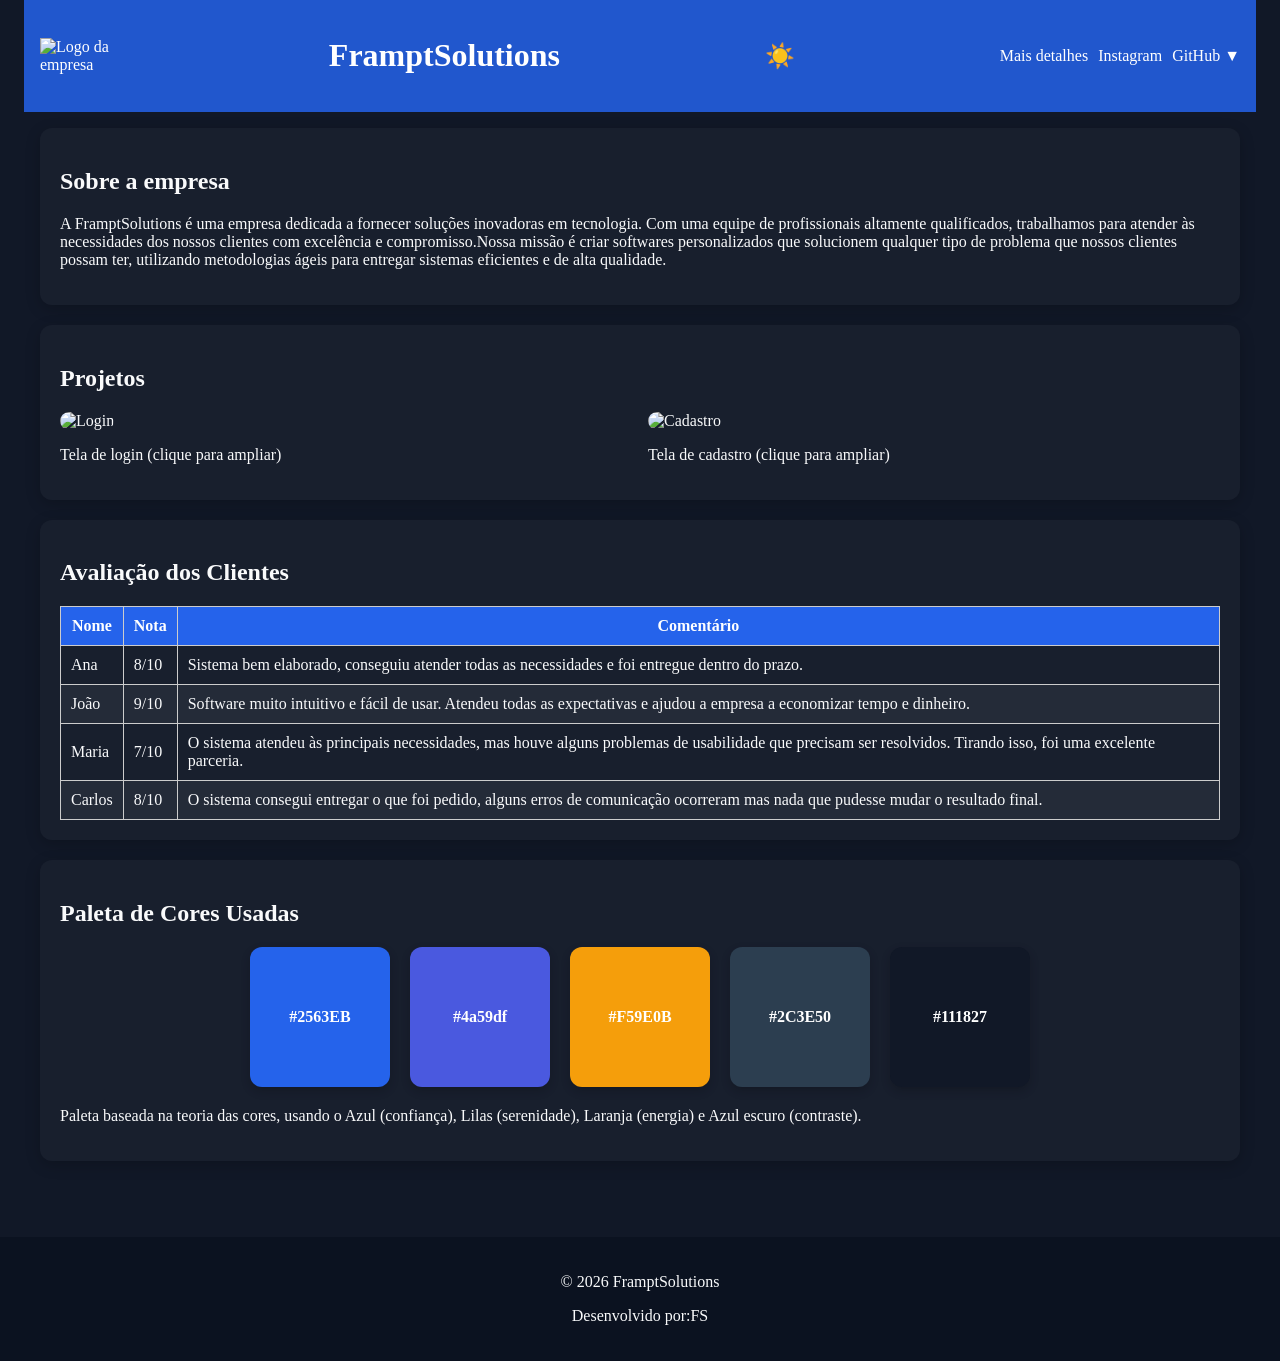
==== index.html @ 5e7445aa "site versão 1.0" ====
<!DOCTYPE html>
<html lang="pt-br">

    <head>
        <meta charset="UTF-8">
        <title>FramptSolutions</title>
        <link rel="stylesheet" href="css/style.css">
    </head>

    <body>

        <header class="container">

            <img src="imagem/logo.png" alt="Logo da empresa" class="logo">

            <h1>FramptSolutions</h1>

            <button onclick="toggleTheme()" id="temaBtn">☀️</button>
            <nav>
                <ul class="menu">
                    <li>
                        <a href="pagina2.html">Mais detalhes</a>
                    </li>
                    <li>
                        <a href="https://www.instagram.com/framptsolutions" target="_blank">Instagram</a>
                    </li>
                    <li class="dropdown">
                        <a href="#" onclick="toggleMenu(event)">GitHub ▼</a>

                        <ul class="submenu" id="submenu">
                        <li><a href="https://github.com/Romeofer" target="_blank">Romeo</a></li>
                        <li><a href="https://github.com/ZiroHeitor" target="_blank">Heitor</a></li>
                        <li><a href="https://github.com/luizetneves" target="_blank">Luiz</a></li>
                        <li><a href="https://github.com/GabrielCairo" target="_blank">Gabriel</a></li>
                        </ul>
                    </li>
                </ul>
            </nav>

        </header>

        <main class="container">

            <section>

                <h2>Sobre a empresa</h2>

                <p>
                    A FramptSolutions é uma empresa dedicada a fornecer soluções inovadoras em tecnologia. Com uma equipe de profissionais altamente qualificados, trabalhamos para atender às necessidades dos nossos clientes com excelência e compromisso.Nossa missão é criar softwares personalizados que solucionem qualquer tipo de problema que nossos clientes possam ter, utilizando metodologias ágeis para entregar sistemas eficientes e de alta qualidade.
                </p>

            </section>

            <section>

                <h2>Projetos</h2>

                <div class="galeria">

                    <div class="imagem">
                        <img src="imagem/login.png"
                            onclick="abrirImagem(this)"
                            alt="Login">
                        <p>Tela de login (clique para ampliar)</p>
                    </div>

                    <div class="imagem">
                        <img src="imagem/cadastro.png"
                            onclick="abrirImagem(this)"
                            alt="Cadastro">
                        <p>Tela de cadastro (clique para ampliar)</p>
                    </div>

                </div>

            </section>

            <section>

                <h2>Avaliação dos Clientes</h2>

                <table>

                    <thead>
                        <tr>
                            <th>Nome</th>
                            <th>Nota</th>
                            <th>Comentário</th>
                        </tr>
                    </thead>

                    <tbody>
                        <tr>
                            <td>Ana</td>
                            <td>8/10</td>
                            <td>Sistema bem elaborado, conseguiu atender todas as necessidades e foi entregue dentro do prazo.</td>
                        </tr>

                        <tr>
                            <td>João</td>
                            <td>9/10</td>
                            <td>Software muito intuitivo e fácil de usar. Atendeu todas as expectativas e ajudou a empresa a economizar tempo e dinheiro.</td>
                        </tr>

                        <tr>
                            <td>Maria</td>
                            <td>7/10</td>
                            <td>O sistema atendeu às principais necessidades, mas houve alguns problemas de usabilidade que precisam ser resolvidos. Tirando isso, foi uma excelente parceria.</td>
                        </tr>

                        <tr>
                            <td>Carlos</td>
                            <td>8/10</td>
                            <td>O sistema consegui entregar o que foi pedido, alguns erros de comunicação ocorreram mas nada que pudesse mudar o resultado final.</td>
                        </tr>
                    </tbody>

                </table>

            </section>

            <section> 
                <h2>Paleta de Cores Usadas</h2> 
                <div class="cores"> 
                    <div class="cor" onclick="copiarCor('#2563EB')" style="background:#2563EB">#2563EB</div> 
                    <div class="cor" onclick="copiarCor('#4a59df')" style="background:#4a59df;">#4a59df</div> 
                    <div class="cor" onclick="copiarCor('#F59E0B')" style="background:#F59E0B;">#F59E0B</div> 
                    <div class="cor" onclick="copiarCor('#2C3E50')" style="background:#2C3E50;">#2C3E50</div>
                    <div class="cor" onclick="copiarCor('#111827')" style="background: #111827;">#111827</div> 
                </div> 
                <p> Paleta baseada na teoria das cores, usando o Azul (confiança), Lilas (serenidade), Laranja (energia) e Azul escuro (contraste). </p> 
            </section>

        </main>
        <footer>
            <p>© 2026 FramptSolutions</p>
            <p>Desenvolvido por:FS</p>
        </footer>

        <div id="modal" class="modal" onclick="fecharImagem()">
            <img id="imagemGrande" alt="Imagem ampliada">
        </div>

        <script>
            function toggleTheme(){

                const body = document.body;
                const botao = document.getElementById("temaBtn");

                body.classList.toggle("dark");

                // SALVAR NO NAVEGADOR
                if(body.classList.contains("dark")){
                    localStorage.setItem("tema", "claro");
                    botao.textContent = "🌙";
                } else {
                    localStorage.setItem("tema", "escuro");
                    botao.textContent = "☀️";
                }
            }
            window.onload = function(){

                const temaSalvo = localStorage.getItem("tema");
                const botao = document.getElementById("temaBtn");

                if(temaSalvo === "claro"){
                    document.body.classList.add("dark");
                    botao.textContent = "🌙";
                } else {
                    botao.textContent = "☀️";
                }
            }
            function toggleMenu(event){
                event.preventDefault();
                const menu = document.getElementById("submenu");

                if(menu.style.display === "block"){
                    menu.style.display = "none";
                } else {
                    menu.style.display = "block";
                }
            }
            function abrirImagem(img) {

                const modal = document.getElementById("modal");
                const imagemGrande = document.getElementById("imagemGrande");

                modal.style.display = "flex";
                imagemGrande.src = img.src;
            }
            function fecharImagem() {

                document.getElementById("modal").style.display = "none";
            }
            function copiarCor(cor){
                navigator.clipboard.writeText(cor);
                alert("Cor copiada: " + cor);
            }
            
        </script>

    </body>

</html>
---- css/style.css ----
/* VARIÁVEIS GLOBAIS */
:root{
--cor-primaria:#2563EB;
--cor-destaque:#F59E0B;

--fundo:#111827;
--texto:#F9FAFB;

/* NOVAS VARIÁVEIS */
--header-bg: var(--cor-primaria);
--footer-bg: #0b1220;
--dropdown-bg: #1f2937;
--table-header-bg: var(--cor-primaria);
--table-header-text: #fff;
}

/* TEMA CLARO */
body.dark{
--fundo:#ffffff;
--texto:#000000;

--header-bg:#2563EB;
--footer-bg:#2563EB;
--dropdown-bg:#2563EB;
--table-header-bg:#2563EB;
--table-header-text:#ffffff;
}

/* BASE */
body{
background:var(--fundo);
color:var(--texto);
font-family:'Times New Roman', Times, serif;
margin:0;
}

/* CONTAINER */
.container{
padding:1rem;
}

/* HEADER */
header{
display:flex;
flex-direction:column;
align-items:center;
gap:1rem;

position:sticky;
top:0;
z-index:1000;

background:rgba(37, 99, 235, 0.85);
backdrop-filter: blur(10px);

color:#fff;
transition:0.3s;
}

/* LOGO */
.logo{
width:90px;
height: auto;
}

/* MENU */
.menu{
list-style:none;
padding:0;
display:flex;
flex-direction:column;
gap:10px;
}

.menu a{
color:#fff;
text-decoration:none;
transition:0.3s;
}

.menu a:hover{
color:var(--cor-destaque);
text-decoration:underline;
}
/* LINKS GERAIS */
a{
color:var(--cor-destaque);
text-decoration:none;
transition:0.3s;
}

a:hover{
text-decoration:underline;
}

/* DROPDOWN */
.dropdown{
position:relative;
}

.submenu{
display:none;
position:absolute;
background:var(--dropdown-bg);
list-style:none;
padding:10px;
margin:0;
border-radius:5px;
}

.submenu li{
margin:5px 0;
}

.submenu a{
color:#fff;
text-decoration:none;
}

.submenu a:hover{
text-decoration:underline;
}

/* GALERIA */
.galeria{
display:grid;
grid-template-columns:1fr;
gap:1rem;
}

.imagem img{
width:100%;
border-radius:10px;
cursor:pointer;
transition:0.3s;
}

.imagem img:hover{
box-shadow:0 4px 15px var(--cor-destaque);
}

/* TABELA */
table{
width:100%;
border-collapse:collapse;
}

th{
background:var(--table-header-bg);
color:var(--table-header-text);
}

td, th{
padding:10px;
border:1px solid #ccc;
}

tr:nth-child(even){
background: rgba(255,255,255,0.05);
}

body.dark tr:nth-child(even){
background: rgba(0,0,0,0.05);
}

tr:hover{
background: rgba(245,158,11,0.2);
transition:0.3s;
}

/* MODAL */
.modal{
display:none;
position:fixed;
top:0;
left:0;
width:100%;
height:100%;
z-index: 9999;
background:rgba(0,0,0,0.8);
justify-content:center;
align-items:center;
}

.modal img{
max-width:90%;
}

/* FOOTER */
footer{
margin-top:40px;
padding:20px;
background:var(--footer-bg);
color:var(--texto);
text-align:center;
}

/* ANIMAÇÕES */
section{
opacity:0;
transform:translateY(20px);
animation:aparecer 0.8s forwards;
}

@keyframes aparecer{
to{
opacity:1;
transform:translateY(0);
}
}
/* CARD */
section{
background:rgba(255,255,255,0.03);
padding:20px;
border-radius:12px;
margin-bottom:20px;
box-shadow:0 4px 15px rgba(0,0,0,0.2);
}


/* BOTÃO TEMA */
#temaBtn{
font-size:1.5rem;
background:none;
border:none;
cursor:pointer;
transition:transform 0.3s;
}

#temaBtn:active{
transform:rotate(180deg);
}

/* CORES */
.cores{
display:flex;
flex-wrap:wrap;
justify-content:center;
gap:20px;
margin:20px;
}

.cor{
width:140px;
height:140px;
position:relative;
display:flex;
align-items:center;
justify-content:center;
color:#fff;
font-weight:bold;
border-radius:12px;
cursor:pointer;
transition:0.3s;
box-shadow:0 4px 10px rgba(0,0,0,0.2);
}

.cor:hover{
transform:translateY(-5px);
box-shadow:0 8px 20px rgba(0,0,0,0.4);
}

.cor::after{
content:"Clique para copiar";
position:absolute;
background:#000;
color:#fff;
padding:5px 10px;
font-size:12px;
border-radius:5px;
opacity:0;
transform:translateY(10px);
transition:0.3s;
}

.cor:hover::after{
opacity:1;
transform:translateY(0);
}
/* =========================
BREAKPOINTS
========================= */

/* 480px */
@media(min-width:480px){
.menu{
flex-direction:row;
}
}

/* 768px */
@media(min-width:768px){
.galeria{
grid-template-columns:1fr 1fr;
}
}

/* 1024px */
@media(min-width:1024px){
header{
flex-direction:row;
justify-content:space-between;
}
}

/* 1200px */
@media(min-width:1200px){
.container{
max-width:1200px;
margin:auto;
}
}
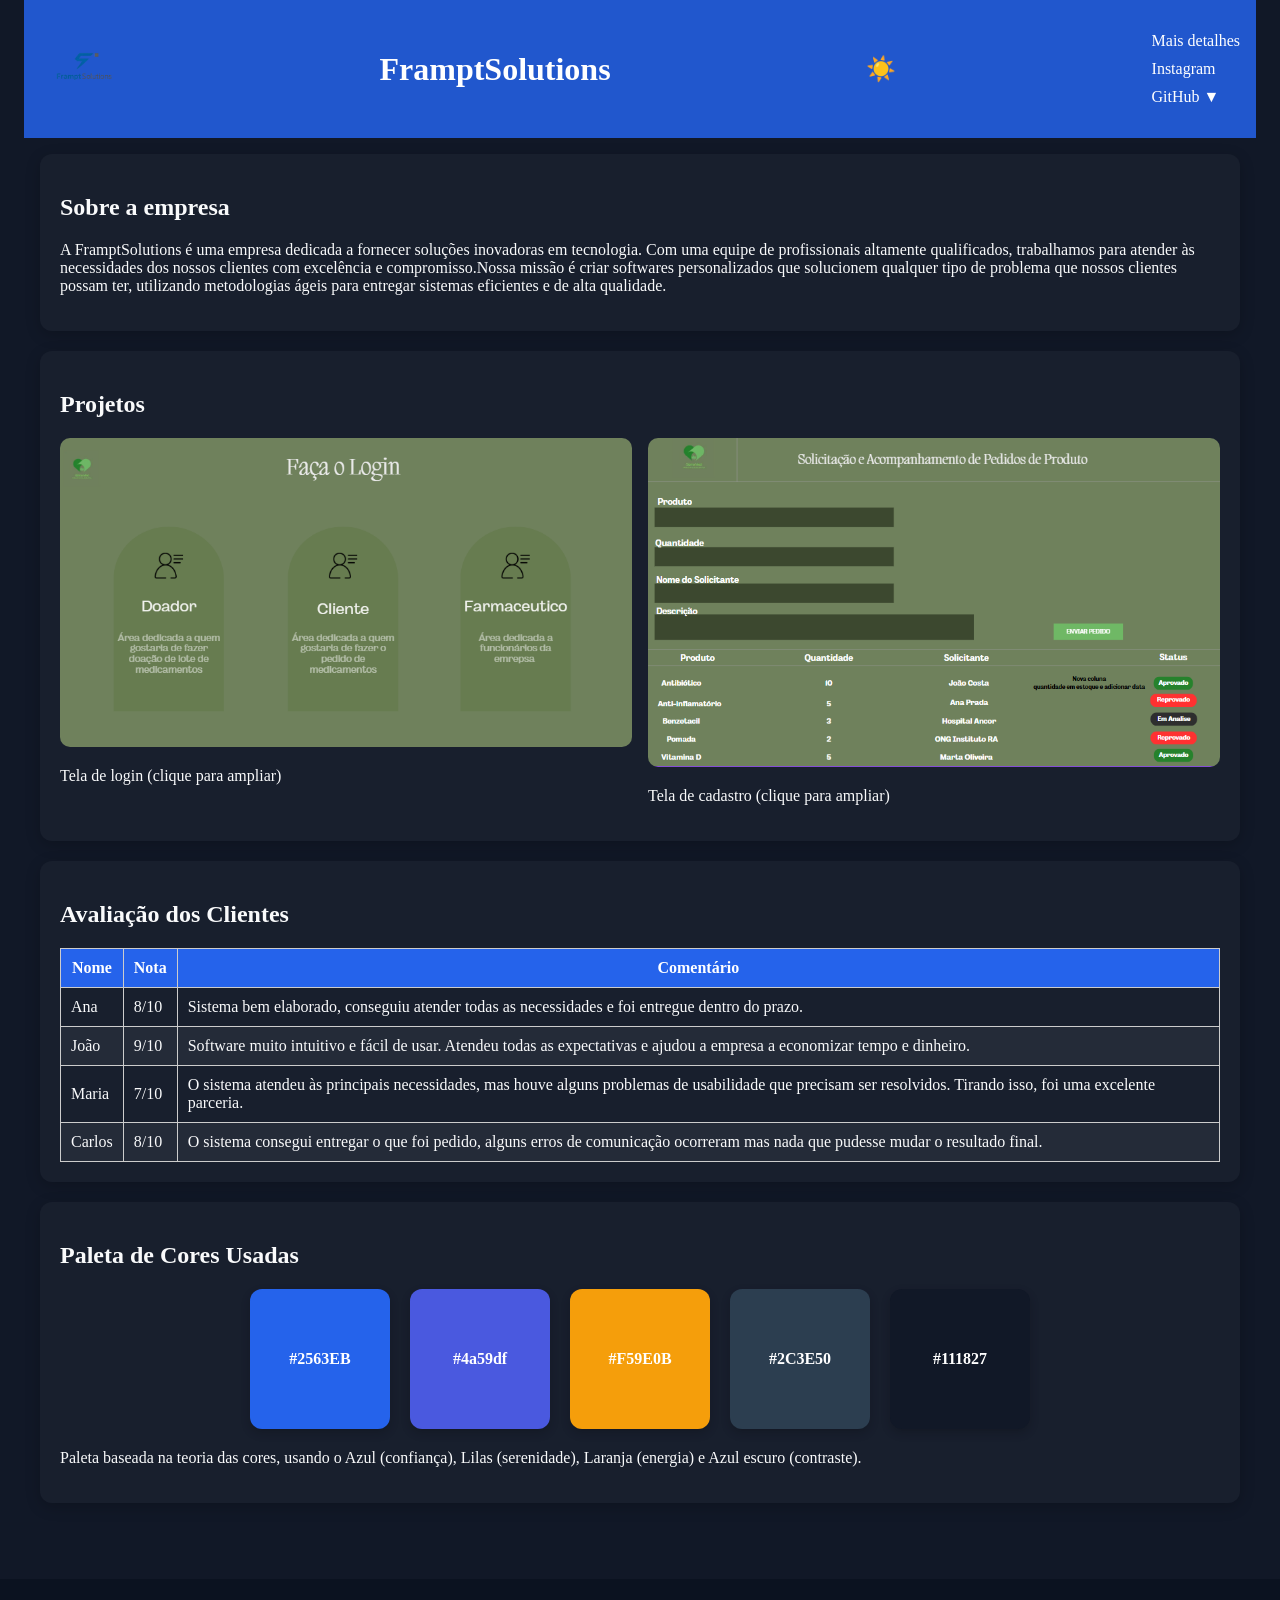
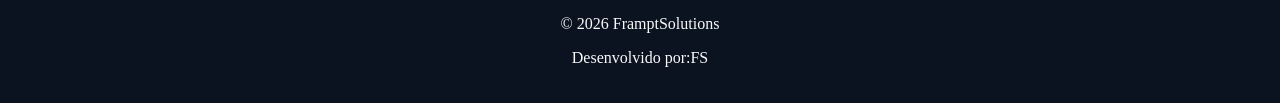
==== commit 55e27c54: "ajustes" ====
--- a/index.html
+++ b/index.html
@@ -3,6 +3,7 @@
 
     <head>
         <meta charset="UTF-8">
+        <meta name="viewport" content="width=device-width, initial-scale=1.0">
         <title>FramptSolutions</title>
         <link rel="stylesheet" href="css/style.css">
     </head>
--- a/css/style.css
+++ b/css/style.css
@@ -1,312 +1,317 @@
 /* VARIÁVEIS GLOBAIS */
-:root{
---cor-primaria:#2563EB;
---cor-destaque:#F59E0B;
-
---fundo:#111827;
---texto:#F9FAFB;
-
-/* NOVAS VARIÁVEIS */
---header-bg: var(--cor-primaria);
---footer-bg: #0b1220;
---dropdown-bg: #1f2937;
---table-header-bg: var(--cor-primaria);
---table-header-text: #fff;
+:root {
+    --cor-primaria: #2563EB;
+    --cor-destaque: #F59E0B;
+
+    --fundo: #111827;
+    --texto: #F9FAFB;
+
+    /* NOVAS VARIÁVEIS */
+    --header-bg: var(--cor-primaria);
+    --footer-bg: #0b1220;
+    --dropdown-bg: #1f2937;
+    --table-header-bg: var(--cor-primaria);
+    --table-header-text: #fff;
 }
 
 /* TEMA CLARO */
-body.dark{
---fundo:#ffffff;
---texto:#000000;
-
---header-bg:#2563EB;
---footer-bg:#2563EB;
---dropdown-bg:#2563EB;
---table-header-bg:#2563EB;
---table-header-text:#ffffff;
+body.dark {
+    --fundo: #ffffff;
+    --texto: #000000;
+
+    --header-bg: #2563EB;
+    --footer-bg: #2563EB;
+    --dropdown-bg: #2563EB;
+    --table-header-bg: #2563EB;
+    --table-header-text: #ffffff;
 }
 
 /* BASE */
-body{
-background:var(--fundo);
-color:var(--texto);
-font-family:'Times New Roman', Times, serif;
-margin:0;
+body {
+    background: var(--fundo);
+    color: var(--texto);
+    font-family: 'Times New Roman', Times, serif;
+    margin: 0;
 }
 
 /* CONTAINER */
-.container{
-padding:1rem;
+.container {
+    padding: 1rem;
 }
 
 /* HEADER */
-header{
-display:flex;
-flex-direction:column;
-align-items:center;
-gap:1rem;
-
-position:sticky;
-top:0;
-z-index:1000;
-
-background:rgba(37, 99, 235, 0.85);
-backdrop-filter: blur(10px);
-
-color:#fff;
-transition:0.3s;
+header {
+    display: flex;
+    flex-direction: column;
+    align-items: center;
+    gap: 1rem;
+
+    position: sticky;
+    top: 0;
+    z-index: 1000;
+
+    background: rgba(37, 99, 235, 0.85);
+    backdrop-filter: blur(10px);
+
+    color: #fff;
+    transition: 0.3s;
 }
 
 /* LOGO */
-.logo{
-width:90px;
-height: auto;
+.logo {
+    width: 90px;
+    height: auto;
 }
 
 /* MENU */
-.menu{
-list-style:none;
-padding:0;
-display:flex;
-flex-direction:column;
-gap:10px;
-}
-
-.menu a{
-color:#fff;
-text-decoration:none;
-transition:0.3s;
-}
-
-.menu a:hover{
-color:var(--cor-destaque);
-text-decoration:underline;
-}
+.menu {
+    list-style: none;
+    padding: 0;
+    display: flex;
+    flex-direction: column;
+    gap: 10px;
+}
+
+.menu a {
+    color: #fff;
+    text-decoration: none;
+    transition: 0.3s;
+}
+
+.menu a:hover {
+    color: var(--cor-destaque);
+    text-decoration: underline;
+}
+
 /* LINKS GERAIS */
-a{
-color:var(--cor-destaque);
-text-decoration:none;
-transition:0.3s;
-}
-
-a:hover{
-text-decoration:underline;
+a {
+    color: var(--cor-destaque);
+    text-decoration: none;
+    transition: 0.3s;
+}
+
+a:hover {
+    text-decoration: underline;
 }
 
 /* DROPDOWN */
-.dropdown{
-position:relative;
-}
-
-.submenu{
-display:none;
-position:absolute;
-background:var(--dropdown-bg);
-list-style:none;
-padding:10px;
-margin:0;
-border-radius:5px;
-}
-
-.submenu li{
-margin:5px 0;
-}
-
-.submenu a{
-color:#fff;
-text-decoration:none;
-}
-
-.submenu a:hover{
-text-decoration:underline;
+.dropdown {
+    position: relative;
+}
+
+.submenu {
+    display: none;
+    position: absolute;
+    background: var(--dropdown-bg);
+    list-style: none;
+    padding: 10px;
+    margin: 0;
+    border-radius: 5px;
+}
+
+.submenu li {
+    margin: 5px 0;
+}
+
+.submenu a {
+    color: #fff;
+    text-decoration: none;
+}
+
+.submenu a:hover {
+    text-decoration: underline;
 }
 
 /* GALERIA */
-.galeria{
-display:grid;
-grid-template-columns:1fr;
-gap:1rem;
-}
-
-.imagem img{
-width:100%;
-border-radius:10px;
-cursor:pointer;
-transition:0.3s;
-}
-
-.imagem img:hover{
-box-shadow:0 4px 15px var(--cor-destaque);
+.galeria {
+    display: grid;
+    grid-template-columns: 1fr;
+    gap: 1rem;
+}
+
+.imagem img {
+    width: 100%;
+    border-radius: 10px;
+    cursor: pointer;
+    transition: 0.3s;
+}
+
+.imagem img:hover {
+    box-shadow: 0 4px 15px var(--cor-destaque);
 }
 
 /* TABELA */
-table{
-width:100%;
-border-collapse:collapse;
-}
-
-th{
-background:var(--table-header-bg);
-color:var(--table-header-text);
-}
-
-td, th{
-padding:10px;
-border:1px solid #ccc;
-}
-
-tr:nth-child(even){
-background: rgba(255,255,255,0.05);
-}
-
-body.dark tr:nth-child(even){
-background: rgba(0,0,0,0.05);
-}
-
-tr:hover{
-background: rgba(245,158,11,0.2);
-transition:0.3s;
+table {
+    width: 100%;
+    border-collapse: collapse;
+}
+
+th {
+    background: var(--table-header-bg);
+    color: var(--table-header-text);
+}
+
+td,
+th {
+    padding: 10px;
+    border: 1px solid #ccc;
+}
+
+tr:nth-child(even) {
+    background: rgba(255, 255, 255, 0.05);
+}
+
+body.dark tr:nth-child(even) {
+    background: rgba(0, 0, 0, 0.05);
+}
+
+tr:hover {
+    background: rgba(245, 158, 11, 0.2);
+    transition: 0.3s;
 }
 
 /* MODAL */
-.modal{
-display:none;
-position:fixed;
-top:0;
-left:0;
-width:100%;
-height:100%;
-z-index: 9999;
-background:rgba(0,0,0,0.8);
-justify-content:center;
-align-items:center;
-}
-
-.modal img{
-max-width:90%;
+.modal {
+    display: none;
+    position: fixed;
+    top: 0;
+    left: 0;
+    width: 100%;
+    height: 100%;
+    z-index: 9999;
+    background: rgba(0, 0, 0, 0.8);
+    justify-content: center;
+    align-items: center;
+}
+
+.modal img {
+    max-width: 90%;
 }
 
 /* FOOTER */
-footer{
-margin-top:40px;
-padding:20px;
-background:var(--footer-bg);
-color:var(--texto);
-text-align:center;
+footer {
+    margin-top: 40px;
+    padding: 20px;
+    background: var(--footer-bg);
+    color: var(--texto);
+    text-align: center;
 }
 
 /* ANIMAÇÕES */
-section{
-opacity:0;
-transform:translateY(20px);
-animation:aparecer 0.8s forwards;
-}
-
-@keyframes aparecer{
-to{
-opacity:1;
-transform:translateY(0);
-}
-}
+section {
+    opacity: 0;
+    transform: translateY(20px);
+    animation: aparecer 0.8s forwards;
+}
+
+@keyframes aparecer {
+    to {
+        opacity: 1;
+        transform: translateY(0);
+    }
+}
+
 /* CARD */
-section{
-background:rgba(255,255,255,0.03);
-padding:20px;
-border-radius:12px;
-margin-bottom:20px;
-box-shadow:0 4px 15px rgba(0,0,0,0.2);
+section {
+    background: rgba(255, 255, 255, 0.03);
+    padding: 20px;
+    border-radius: 12px;
+    margin-bottom: 20px;
+    box-shadow: 0 4px 15px rgba(0, 0, 0, 0.2);
 }
 
 
 /* BOTÃO TEMA */
-#temaBtn{
-font-size:1.5rem;
-background:none;
-border:none;
-cursor:pointer;
-transition:transform 0.3s;
-}
-
-#temaBtn:active{
-transform:rotate(180deg);
+#temaBtn {
+    font-size: 1.5rem;
+    background: none;
+    border: none;
+    cursor: pointer;
+    transition: transform 0.3s;
+}
+
+#temaBtn:active {
+    transform: rotate(180deg);
 }
 
 /* CORES */
-.cores{
-display:flex;
-flex-wrap:wrap;
-justify-content:center;
-gap:20px;
-margin:20px;
-}
-
-.cor{
-width:140px;
-height:140px;
-position:relative;
-display:flex;
-align-items:center;
-justify-content:center;
-color:#fff;
-font-weight:bold;
-border-radius:12px;
-cursor:pointer;
-transition:0.3s;
-box-shadow:0 4px 10px rgba(0,0,0,0.2);
-}
-
-.cor:hover{
-transform:translateY(-5px);
-box-shadow:0 8px 20px rgba(0,0,0,0.4);
-}
-
-.cor::after{
-content:"Clique para copiar";
-position:absolute;
-background:#000;
-color:#fff;
-padding:5px 10px;
-font-size:12px;
-border-radius:5px;
-opacity:0;
-transform:translateY(10px);
-transition:0.3s;
-}
-
-.cor:hover::after{
-opacity:1;
-transform:translateY(0);
-}
+.cores {
+    display: flex;
+    flex-wrap: wrap;
+    justify-content: center;
+    gap: 20px;
+    margin: 20px;
+}
+
+.cor {
+    width: 140px;
+    height: 140px;
+    position: relative;
+    display: flex;
+    align-items: center;
+    justify-content: center;
+    color: #fff;
+    font-weight: bold;
+    border-radius: 12px;
+    cursor: pointer;
+    transition: 0.3s;
+    box-shadow: 0 4px 10px rgba(0, 0, 0, 0.2);
+}
+
+.cor:hover {
+    transform: translateY(-5px);
+    box-shadow: 0 8px 20px rgba(0, 0, 0, 0.4);
+}
+
+.cor::after {
+    content: "Clique para copiar";
+    position: absolute;
+    background: #000;
+    color: #fff;
+    padding: 5px 10px;
+    font-size: 12px;
+    border-radius: 5px;
+    opacity: 0;
+    transform: translateY(10px);
+    transition: 0.3s;
+}
+
+.cor:hover::after {
+    opacity: 1;
+    transform: translateY(0);
+}
+
 /* =========================
 BREAKPOINTS
 ========================= */
 
 /* 480px */
-@media(min-width:480px){
-.menu{
-flex-direction:row;
-}
+@media(min-width:480px) {
+    table{
+        display: block;
+        overflow-x: auto;
+    }
 }
 
 /* 768px */
-@media(min-width:768px){
-.galeria{
-grid-template-columns:1fr 1fr;
-}
+@media(min-width:768px) {
+    .galeria {
+        grid-template-columns: 1fr 1fr;
+    }
 }
 
 /* 1024px */
-@media(min-width:1024px){
-header{
-flex-direction:row;
-justify-content:space-between;
-}
+@media(min-width:1024px) {
+    header {
+        flex-direction: row;
+        justify-content: space-between;
+    }
 }
 
 /* 1200px */
-@media(min-width:1200px){
-.container{
-max-width:1200px;
-margin:auto;
-}
+@media(min-width:1200px) {
+    .container {
+        max-width: 1200px;
+        margin: auto;
+    }
 }
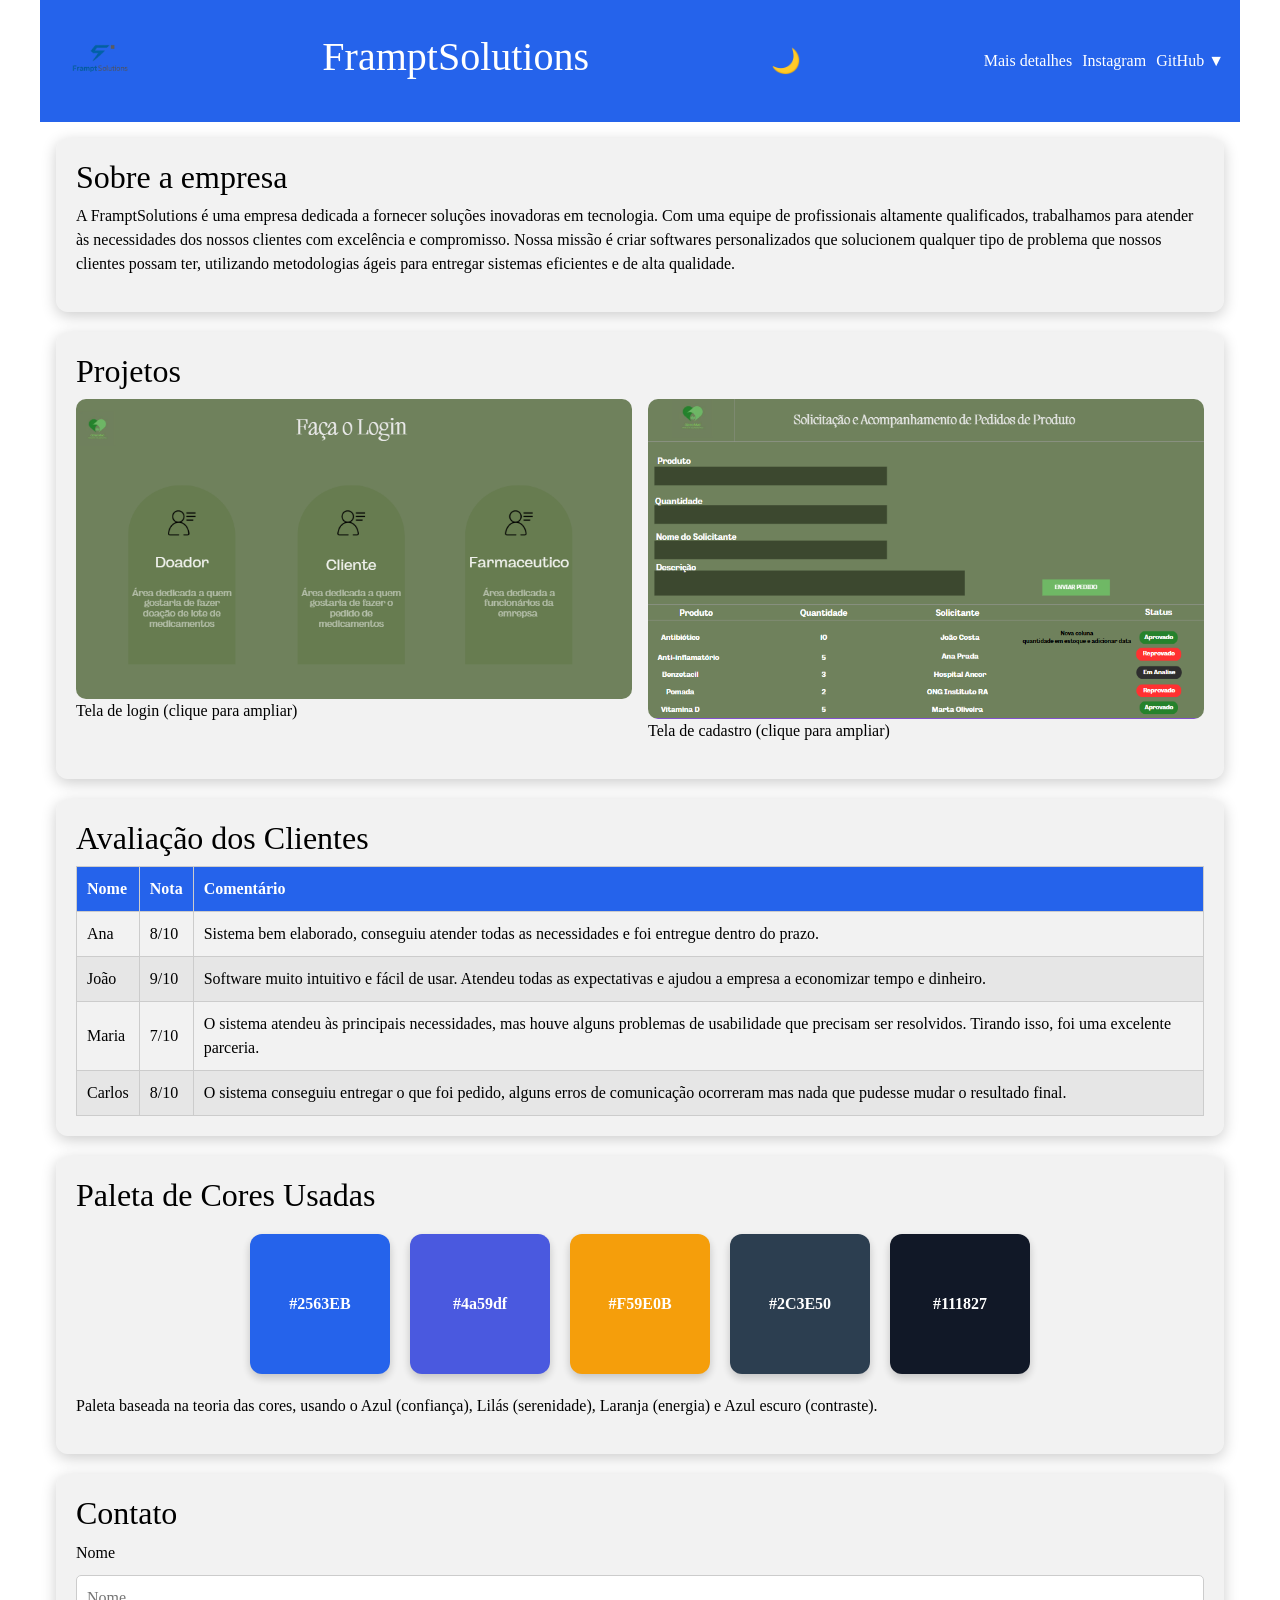
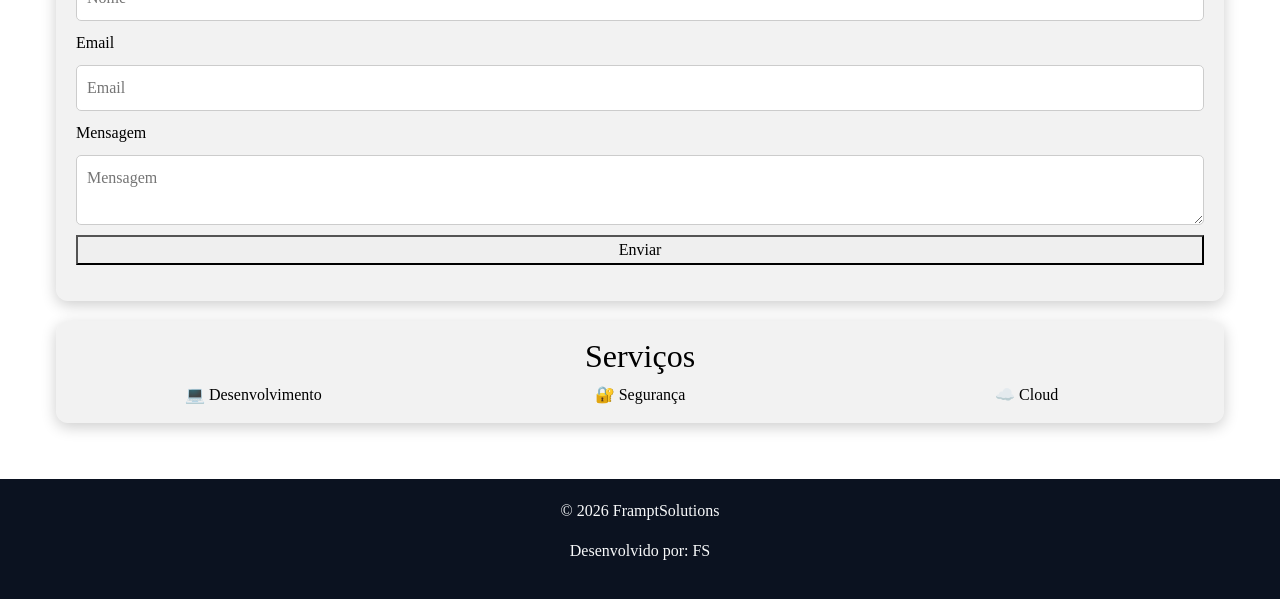
==== commit bea120d5: "Adições: Pasta Js com versão min, versão min CSS e atualizações HTML" ====
--- a/index.html
+++ b/index.html
@@ -1,205 +1,183 @@
 <!DOCTYPE html>
 <html lang="pt-br">
 
-    <head>
-        <meta charset="UTF-8">
-        <meta name="viewport" content="width=device-width, initial-scale=1.0">
-        <title>FramptSolutions</title>
-        <link rel="stylesheet" href="css/style.css">
-    </head>
+<head>
+    <meta charset="UTF-8">
+    <meta name="viewport" content="width=device-width, initial-scale=1.0">
+    <title>FramptSolutions</title>
 
-    <body>
+    <link href="https://cdn.jsdelivr.net/npm/bootstrap@5.3.3/dist/css/bootstrap.min.css" rel="stylesheet">
+    <link rel="stylesheet" href="css/style.css">
+</head>
 
-        <header class="container">
+<body>
 
-            <img src="imagem/logo.png" alt="Logo da empresa" class="logo">
+    <header class="container">
 
-            <h1>FramptSolutions</h1>
+        <img src="imagem/logo.png" alt="Logo da empresa" class="logo">
 
-            <button onclick="toggleTheme()" id="temaBtn">☀️</button>
-            <nav>
-                <ul class="menu">
-                    <li>
-                        <a href="pagina2.html">Mais detalhes</a>
-                    </li>
-                    <li>
-                        <a href="https://www.instagram.com/framptsolutions" target="_blank">Instagram</a>
-                    </li>
-                    <li class="dropdown">
-                        <a href="#" onclick="toggleMenu(event)">GitHub ▼</a>
+        <h1>FramptSolutions</h1>
 
-                        <ul class="submenu" id="submenu">
+        <button id="temaBtn" aria-label="Alternar tema">🌙</button>
+
+        <nav>
+            <ul class="menu">
+
+                <li>
+                    <a href="pagina2.html">Mais detalhes</a>
+                </li>
+
+                <li>
+                    <a href="https://www.instagram.com/framptsolutions" target="_blank">Instagram</a>
+                </li>
+
+                <li class="dropdown">
+                    <a href="#" id="btnMenu">GitHub ▼</a>
+
+                    <ul class="submenu" id="submenu">
                         <li><a href="https://github.com/Romeofer" target="_blank">Romeo</a></li>
                         <li><a href="https://github.com/ZiroHeitor" target="_blank">Heitor</a></li>
                         <li><a href="https://github.com/luizetneves" target="_blank">Luiz</a></li>
                         <li><a href="https://github.com/GabrielCairo" target="_blank">Gabriel</a></li>
-                        </ul>
-                    </li>
-                </ul>
-            </nav>
+                    </ul>
+                </li>
 
-        </header>
+            </ul>
+        </nav>
 
-        <main class="container">
+    </header>
 
-            <section>
+    <main class="container">
 
-                <h2>Sobre a empresa</h2>
+        <section>
+            <h2>Sobre a empresa</h2>
 
-                <p>
-                    A FramptSolutions é uma empresa dedicada a fornecer soluções inovadoras em tecnologia. Com uma equipe de profissionais altamente qualificados, trabalhamos para atender às necessidades dos nossos clientes com excelência e compromisso.Nossa missão é criar softwares personalizados que solucionem qualquer tipo de problema que nossos clientes possam ter, utilizando metodologias ágeis para entregar sistemas eficientes e de alta qualidade.
-                </p>
+            <p>
+                A FramptSolutions é uma empresa dedicada a fornecer soluções inovadoras em tecnologia. Com uma equipe de
+                profissionais altamente qualificados, trabalhamos para atender às necessidades dos nossos clientes com
+                excelência e compromisso. Nossa missão é criar softwares personalizados que solucionem qualquer tipo de
+                problema que nossos clientes possam ter, utilizando metodologias ágeis para entregar sistemas eficientes
+                e de alta qualidade.
+            </p>
+        </section>
 
-            </section>
+        <section>
+            <h2>Projetos</h2>
 
-            <section>
+            <div class="galeria">
 
-                <h2>Projetos</h2>
-
-                <div class="galeria">
-
-                    <div class="imagem">
-                        <img src="imagem/login.png"
-                            onclick="abrirImagem(this)"
-                            alt="Login">
-                        <p>Tela de login (clique para ampliar)</p>
-                    </div>
-
-                    <div class="imagem">
-                        <img src="imagem/cadastro.png"
-                            onclick="abrirImagem(this)"
-                            alt="Cadastro">
-                        <p>Tela de cadastro (clique para ampliar)</p>
-                    </div>
-
+                <div class="imagem">
+                    <img src="imagem/login.png" alt="Login">
+                    <p>Tela de login (clique para ampliar)</p>
                 </div>
 
-            </section>
+                <div class="imagem">
+                    <img src="imagem/cadastro.png" alt="Cadastro">
+                    <p>Tela de cadastro (clique para ampliar)</p>
+                </div>
 
-            <section>
+            </div>
+        </section>
 
-                <h2>Avaliação dos Clientes</h2>
+        <section>
+            <h2>Avaliação dos Clientes</h2>
 
-                <table>
+            <table>
+                <thead>
+                    <tr>
+                        <th>Nome</th>
+                        <th>Nota</th>
+                        <th>Comentário</th>
+                    </tr>
+                </thead>
 
-                    <thead>
-                        <tr>
-                            <th>Nome</th>
-                            <th>Nota</th>
-                            <th>Comentário</th>
-                        </tr>
-                    </thead>
+                <tbody>
+                    <tr>
+                        <td>Ana</td>
+                        <td>8/10</td>
+                        <td>Sistema bem elaborado, conseguiu atender todas as necessidades e foi entregue dentro do prazo.</td>
+                    </tr>
 
-                    <tbody>
-                        <tr>
-                            <td>Ana</td>
-                            <td>8/10</td>
-                            <td>Sistema bem elaborado, conseguiu atender todas as necessidades e foi entregue dentro do prazo.</td>
-                        </tr>
+                    <tr>
+                        <td>João</td>
+                        <td>9/10</td>
+                        <td>Software muito intuitivo e fácil de usar. Atendeu todas as expectativas e ajudou a empresa a economizar tempo e dinheiro.</td>
+                    </tr>
 
-                        <tr>
-                            <td>João</td>
-                            <td>9/10</td>
-                            <td>Software muito intuitivo e fácil de usar. Atendeu todas as expectativas e ajudou a empresa a economizar tempo e dinheiro.</td>
-                        </tr>
+                    <tr>
+                        <td>Maria</td>
+                        <td>7/10</td>
+                        <td>O sistema atendeu às principais necessidades, mas houve alguns problemas de usabilidade que precisam ser resolvidos. Tirando isso, foi uma excelente parceria.</td>
+                    </tr>
 
-                        <tr>
-                            <td>Maria</td>
-                            <td>7/10</td>
-                            <td>O sistema atendeu às principais necessidades, mas houve alguns problemas de usabilidade que precisam ser resolvidos. Tirando isso, foi uma excelente parceria.</td>
-                        </tr>
+                    <tr>
+                        <td>Carlos</td>
+                        <td>8/10</td>
+                        <td>O sistema conseguiu entregar o que foi pedido, alguns erros de comunicação ocorreram mas nada que pudesse mudar o resultado final.</td>
+                    </tr>
+                </tbody>
+            </table>
+        </section>
 
-                        <tr>
-                            <td>Carlos</td>
-                            <td>8/10</td>
-                            <td>O sistema consegui entregar o que foi pedido, alguns erros de comunicação ocorreram mas nada que pudesse mudar o resultado final.</td>
-                        </tr>
-                    </tbody>
+        <section>
+            <h2>Paleta de Cores Usadas</h2>
 
-                </table>
+            <div class="cores">
+                <div class="cor" data-cor="#2563EB">#2563EB</div>
+                <div class="cor" data-cor="#4a59df">#4a59df</div>
+                <div class="cor" data-cor="#F59E0B">#F59E0B</div>
+                <div class="cor" data-cor="#2C3E50">#2C3E50</div>
+                <div class="cor" data-cor="#111827">#111827</div>
+            </div>
 
-            </section>
+            <p>
+                Paleta baseada na teoria das cores, usando o Azul (confiança), Lilás (serenidade), Laranja (energia) e
+                Azul escuro (contraste).
+            </p>
+        </section>
 
-            <section> 
-                <h2>Paleta de Cores Usadas</h2> 
-                <div class="cores"> 
-                    <div class="cor" onclick="copiarCor('#2563EB')" style="background:#2563EB">#2563EB</div> 
-                    <div class="cor" onclick="copiarCor('#4a59df')" style="background:#4a59df;">#4a59df</div> 
-                    <div class="cor" onclick="copiarCor('#F59E0B')" style="background:#F59E0B;">#F59E0B</div> 
-                    <div class="cor" onclick="copiarCor('#2C3E50')" style="background:#2C3E50;">#2C3E50</div>
-                    <div class="cor" onclick="copiarCor('#111827')" style="background: #111827;">#111827</div> 
-                </div> 
-                <p> Paleta baseada na teoria das cores, usando o Azul (confiança), Lilas (serenidade), Laranja (energia) e Azul escuro (contraste). </p> 
-            </section>
+        <section>
+            <h2>Contato</h2>
 
-        </main>
-        <footer>
-            <p>© 2026 FramptSolutions</p>
-            <p>Desenvolvido por:FS</p>
-        </footer>
+            <form id="formContato">
+                <label for="nomeContato">Nome</label>
+                <input type="text" id="nomeContato" name="nome" placeholder="Nome" required>
 
-        <div id="modal" class="modal" onclick="fecharImagem()">
-            <img id="imagemGrande" alt="Imagem ampliada">
-        </div>
+                <label for="emailContato">Email</label>
+                <input type="email" id="emailContato" name="email" placeholder="Email" required>
 
-        <script>
-            function toggleTheme(){
+                <label for="mensagemContato">Mensagem</label>
+                <textarea id="mensagemContato" name="mensagem" placeholder="Mensagem" required></textarea>
 
-                const body = document.body;
-                const botao = document.getElementById("temaBtn");
+                <button type="submit">Enviar</button>
+            </form>
 
-                body.classList.toggle("dark");
+            <p id="msg"></p>
+        </section>
 
-                // SALVAR NO NAVEGADOR
-                if(body.classList.contains("dark")){
-                    localStorage.setItem("tema", "claro");
-                    botao.textContent = "🌙";
-                } else {
-                    localStorage.setItem("tema", "escuro");
-                    botao.textContent = "☀️";
-                }
-            }
-            window.onload = function(){
+        <section class="container">
+            <h2 class="text-center">Serviços</h2>
 
-                const temaSalvo = localStorage.getItem("tema");
-                const botao = document.getElementById("temaBtn");
+            <div class="row text-center">
+                <div class="col-md-4">💻 Desenvolvimento</div>
+                <div class="col-md-4">🔐 Segurança</div>
+                <div class="col-md-4">☁️ Cloud</div>
+            </div>
+        </section>
 
-                if(temaSalvo === "claro"){
-                    document.body.classList.add("dark");
-                    botao.textContent = "🌙";
-                } else {
-                    botao.textContent = "☀️";
-                }
-            }
-            function toggleMenu(event){
-                event.preventDefault();
-                const menu = document.getElementById("submenu");
+    </main>
 
-                if(menu.style.display === "block"){
-                    menu.style.display = "none";
-                } else {
-                    menu.style.display = "block";
-                }
-            }
-            function abrirImagem(img) {
+    <footer>
+        <p>© 2026 FramptSolutions</p>
+        <p>Desenvolvido por: FS</p>
+    </footer>
 
-                const modal = document.getElementById("modal");
-                const imagemGrande = document.getElementById("imagemGrande");
+    <div id="modal" class="modal">
+        <img id="imagemGrande" alt="Imagem ampliada">
+    </div>
 
-                modal.style.display = "flex";
-                imagemGrande.src = img.src;
-            }
-            function fecharImagem() {
+    <script src="js/script.js"></script>
 
-                document.getElementById("modal").style.display = "none";
-            }
-            function copiarCor(cor){
-                navigator.clipboard.writeText(cor);
-                alert("Cor copiada: " + cor);
-            }
-            
-        </script>
-
-    </body>
+</body>
 
 </html>
--- a/css/style.css
+++ b/css/style.css
@@ -3,27 +3,30 @@
     --cor-primaria: #2563EB;
     --cor-destaque: #F59E0B;
 
-    --fundo: #111827;
-    --texto: #F9FAFB;
-
-    /* NOVAS VARIÁVEIS */
-    --header-bg: var(--cor-primaria);
+    --fundo: #ffffff;
+    --texto: #000000;
+
+    --header-bg: #2563EB;
     --footer-bg: #0b1220;
+    --footer-texto: #F9FAFB;
     --dropdown-bg: #1f2937;
     --table-header-bg: var(--cor-primaria);
     --table-header-text: #fff;
-}
-
-/* TEMA CLARO */
+    --card-bg: rgba(0, 0, 0, 0.05);
+}
+
+/* TEMA ESCURO */
 body.dark {
-    --fundo: #ffffff;
-    --texto: #000000;
+    --fundo: #111827;
+    --texto: #F9FAFB;
 
     --header-bg: #2563EB;
     --footer-bg: #2563EB;
+    --footer-texto: #ffffff;
     --dropdown-bg: #2563EB;
     --table-header-bg: #2563EB;
     --table-header-text: #ffffff;
+    --card-bg: rgba(255, 255, 255, 0.05);
 }
 
 /* BASE */
@@ -36,6 +39,8 @@
 
 /* CONTAINER */
 .container {
+    max-width: 1200px;
+    margin: auto;
     padding: 1rem;
 }
 
@@ -50,11 +55,12 @@
     top: 0;
     z-index: 1000;
 
-    background: rgba(37, 99, 235, 0.85);
+    background: var(--header-bg);
     backdrop-filter: blur(10px);
 
     color: #fff;
     transition: 0.3s;
+    padding: 1rem;
 }
 
 /* LOGO */
@@ -63,6 +69,21 @@
     height: auto;
 }
 
+/* FORM */
+form {
+    display: flex;
+    flex-direction: column;
+    gap: 10px;
+}
+
+input,
+textarea {
+    padding: 10px;
+    border-radius: 5px;
+    border: 1px solid #ccc;
+    font-family: inherit;
+}
+
 /* MENU */
 .menu {
     list-style: none;
@@ -70,6 +91,7 @@
     display: flex;
     flex-direction: column;
     gap: 10px;
+    margin: 0;
 }
 
 .menu a {
@@ -107,6 +129,7 @@
     padding: 10px;
     margin: 0;
     border-radius: 5px;
+    z-index: 100;
 }
 
 .submenu li {
@@ -157,12 +180,14 @@
     border: 1px solid #ccc;
 }
 
+/* TEMA CLARO: linhas pares levemente escuras */
 tr:nth-child(even) {
+    background: rgba(0, 0, 0, 0.05);
+}
+
+/* TEMA ESCURO: linhas pares levemente claras */
+body.dark tr:nth-child(even) {
     background: rgba(255, 255, 255, 0.05);
-}
-
-body.dark tr:nth-child(even) {
-    background: rgba(0, 0, 0, 0.05);
 }
 
 tr:hover {
@@ -186,6 +211,7 @@
 
 .modal img {
     max-width: 90%;
+    border-radius: 8px;
 }
 
 /* FOOTER */
@@ -193,7 +219,7 @@
     margin-top: 40px;
     padding: 20px;
     background: var(--footer-bg);
-    color: var(--texto);
+    color: var(--footer-texto);
     text-align: center;
 }
 
@@ -213,13 +239,12 @@
 
 /* CARD */
 section {
-    background: rgba(255, 255, 255, 0.03);
+    background: var(--card-bg);
     padding: 20px;
     border-radius: 12px;
     margin-bottom: 20px;
     box-shadow: 0 4px 15px rgba(0, 0, 0, 0.2);
 }
-
 
 /* BOTÃO TEMA */
 #temaBtn {
@@ -274,6 +299,7 @@
     opacity: 0;
     transform: translateY(10px);
     transition: 0.3s;
+    bottom: 10px;
 }
 
 .cor:hover::after {
@@ -281,27 +307,37 @@
     transform: translateY(0);
 }
 
+/* AJAX INFO */
+#ajaxInfo {
+    background: var(--card-bg);
+    border-left: 4px solid var(--cor-primaria);
+    padding: 10px 15px;
+    margin: 10px 1rem;
+    border-radius: 5px;
+    font-size: 0.9rem;
+    color: var(--texto);
+}
+
 /* =========================
-BREAKPOINTS
+   BREAKPOINTS
 ========================= */
 
 /* 480px */
-@media(min-width:480px) {
-    table{
-        display: block;
-        overflow-x: auto;
+@media (min-width: 480px) {
+    .menu {
+        flex-direction: row;
     }
 }
 
 /* 768px */
-@media(min-width:768px) {
+@media (min-width: 768px) {
     .galeria {
         grid-template-columns: 1fr 1fr;
     }
 }
 
 /* 1024px */
-@media(min-width:1024px) {
+@media (min-width: 1024px) {
     header {
         flex-direction: row;
         justify-content: space-between;
@@ -309,7 +345,7 @@
 }
 
 /* 1200px */
-@media(min-width:1200px) {
+@media (min-width: 1200px) {
     .container {
         max-width: 1200px;
         margin: auto;
